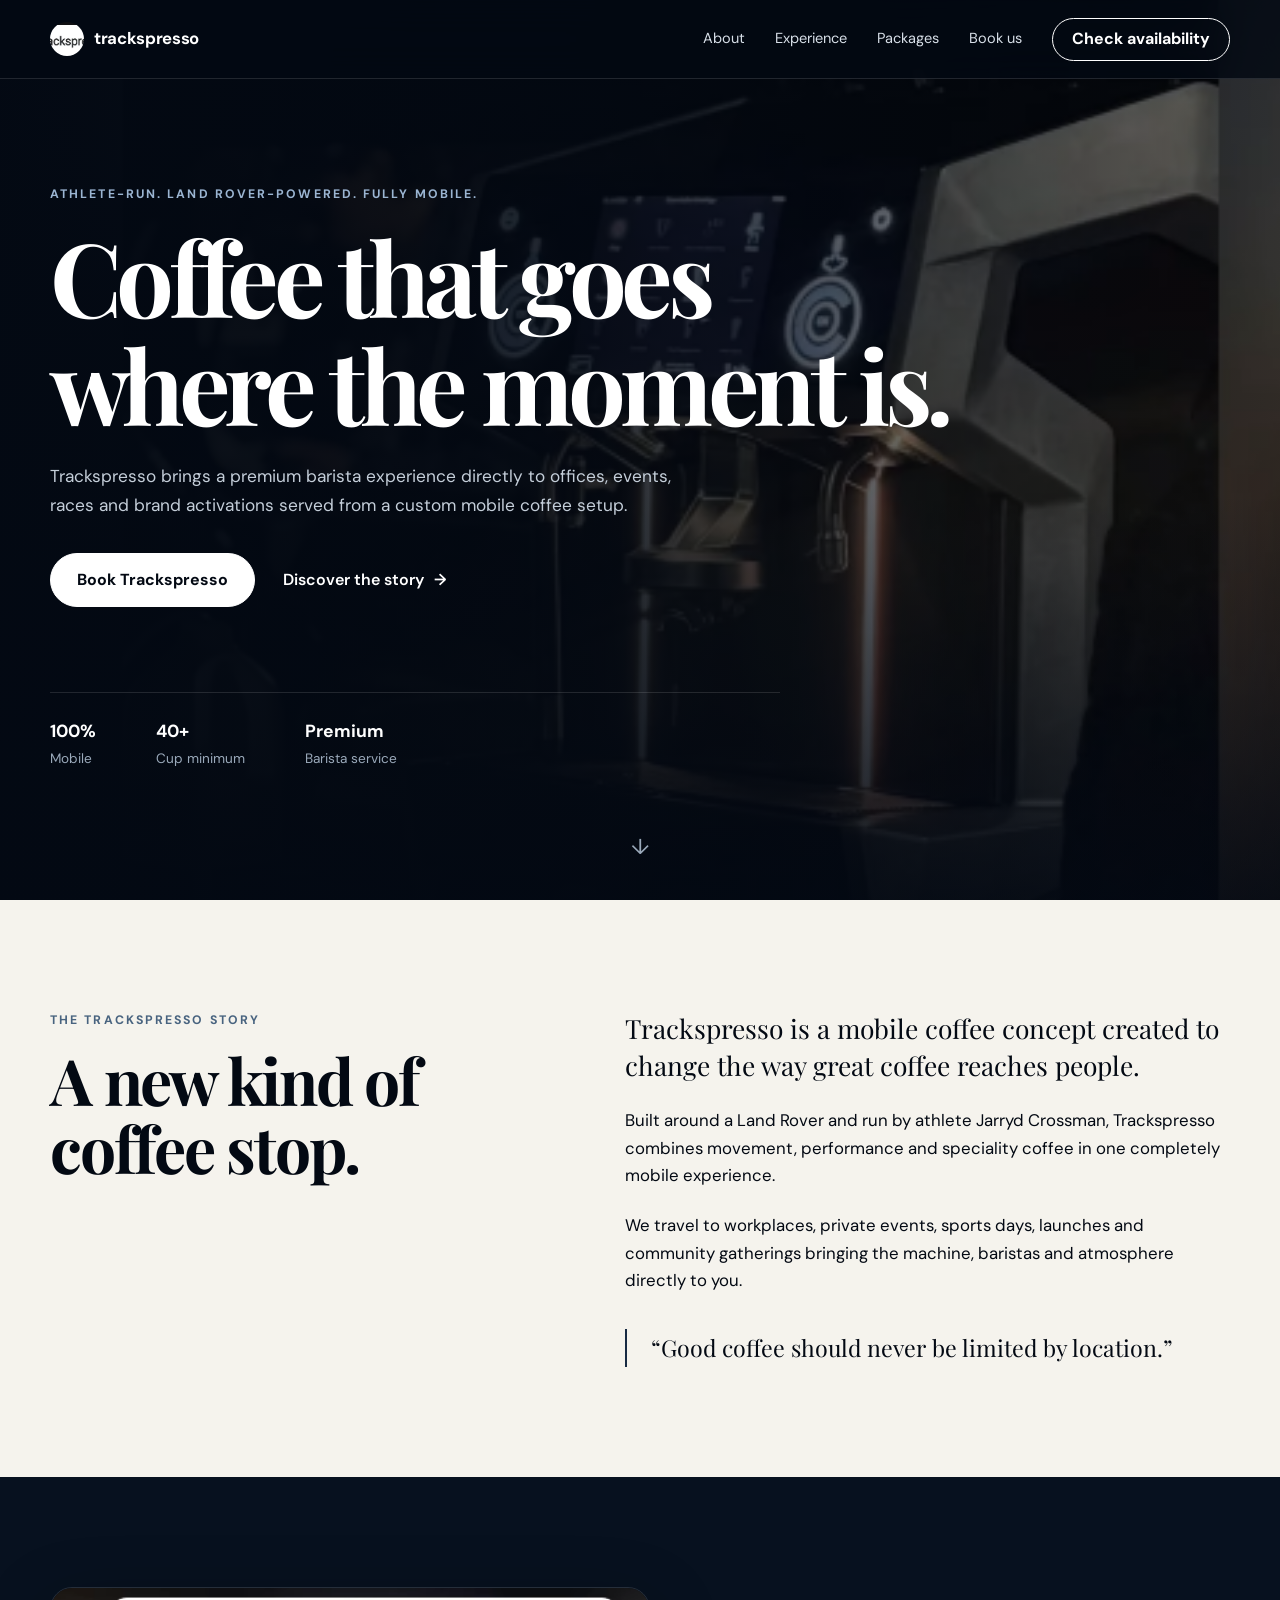
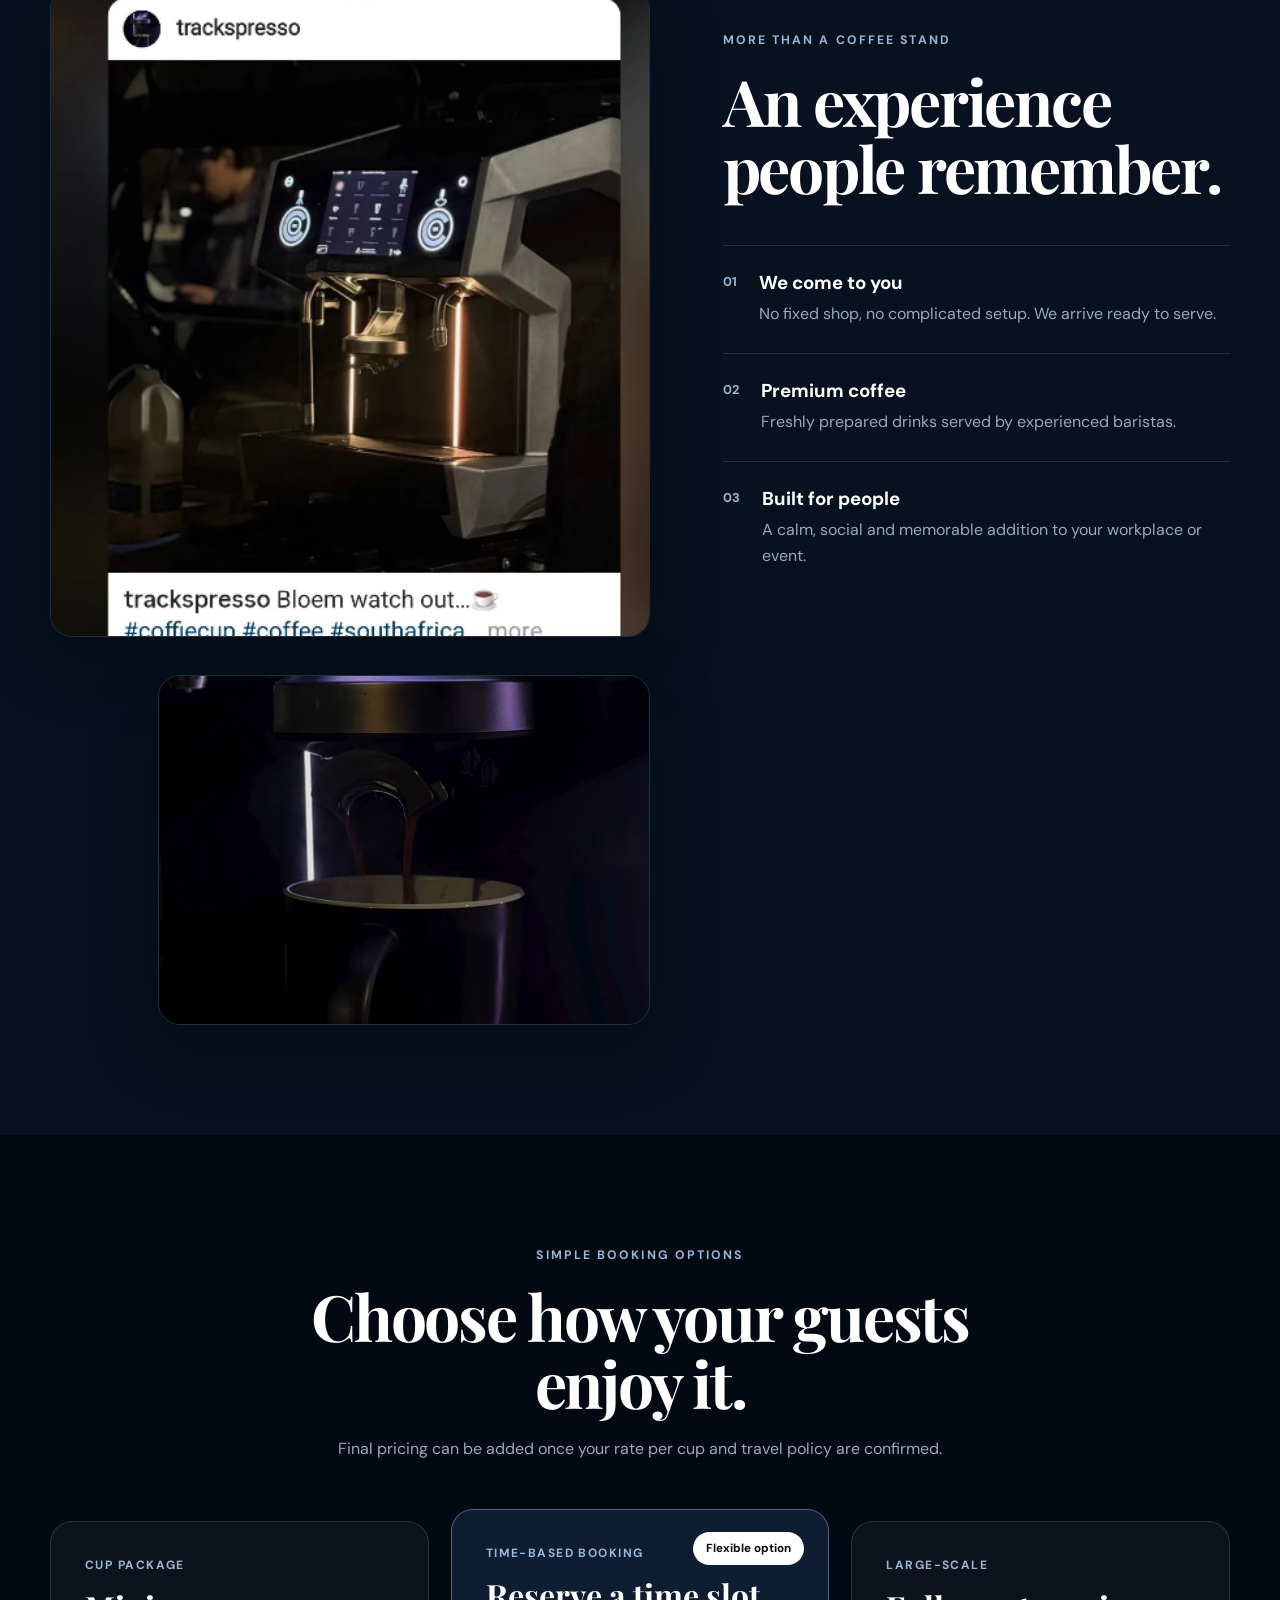
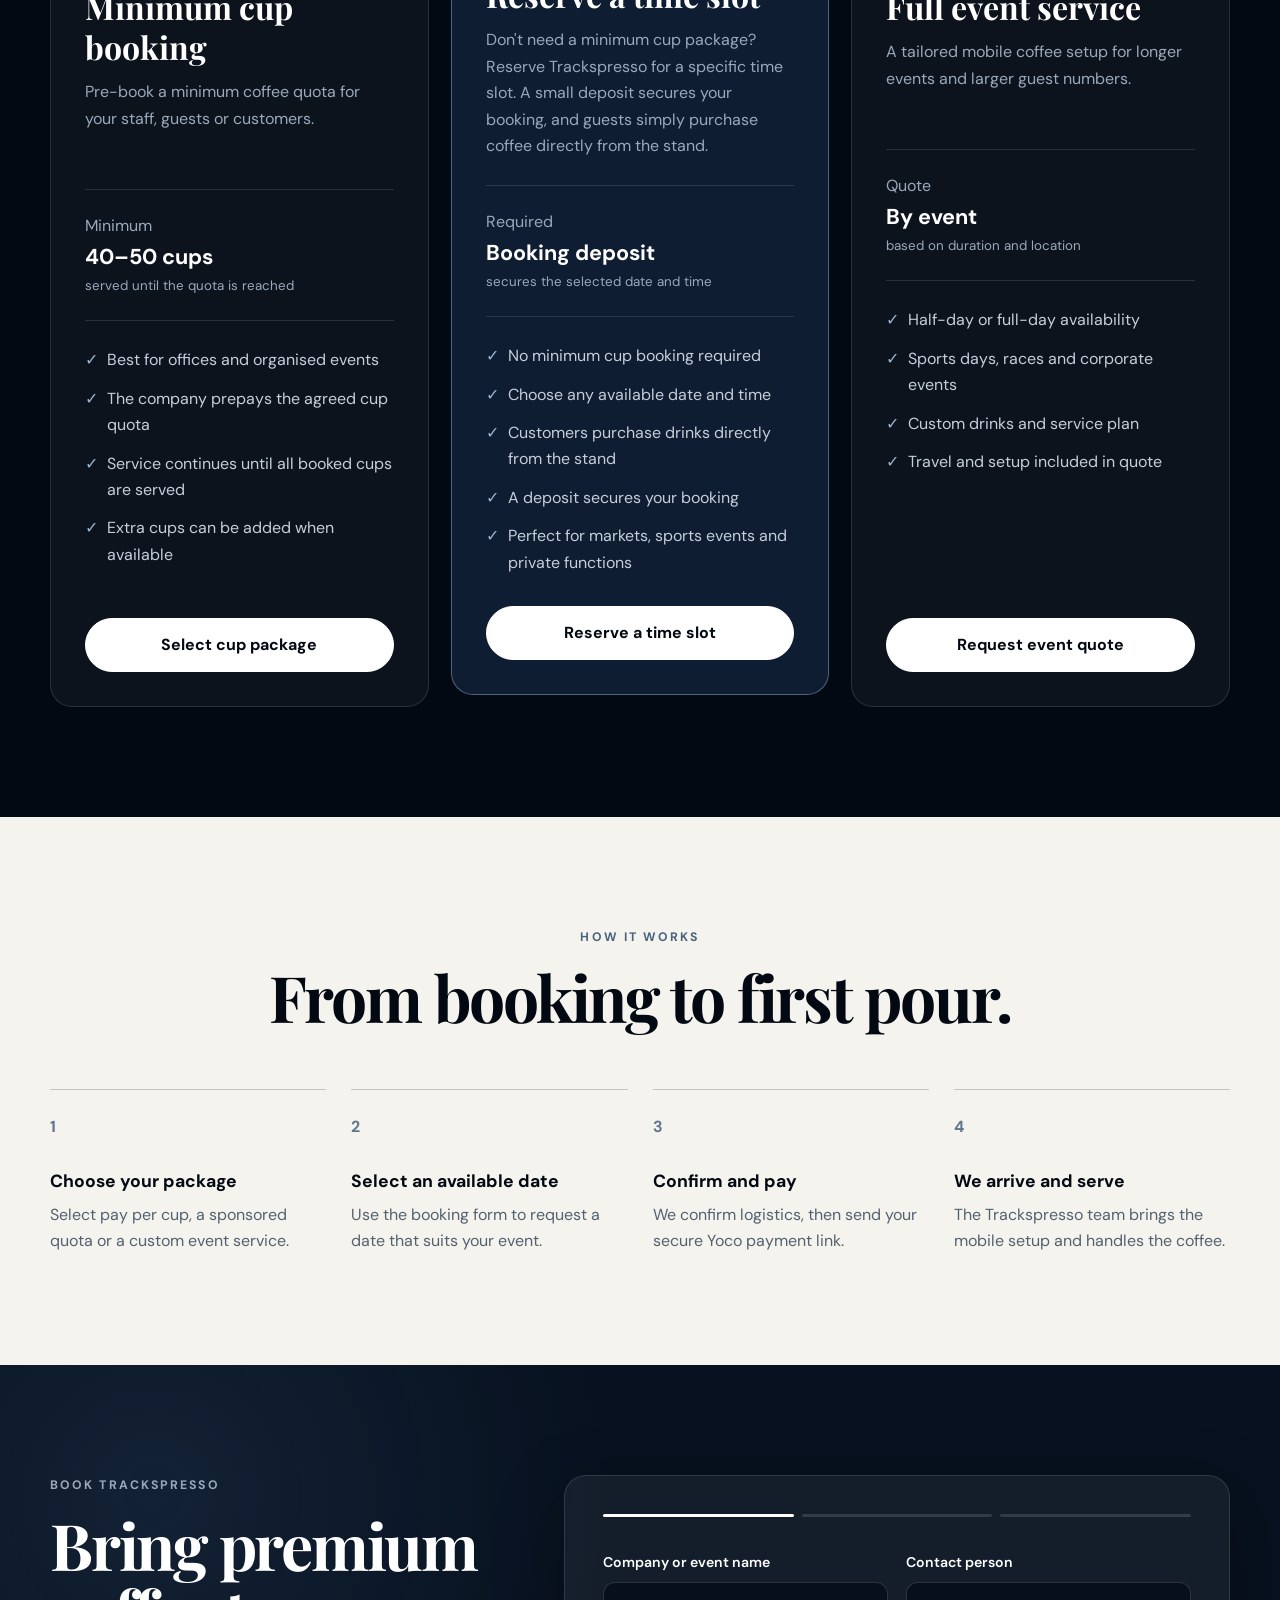
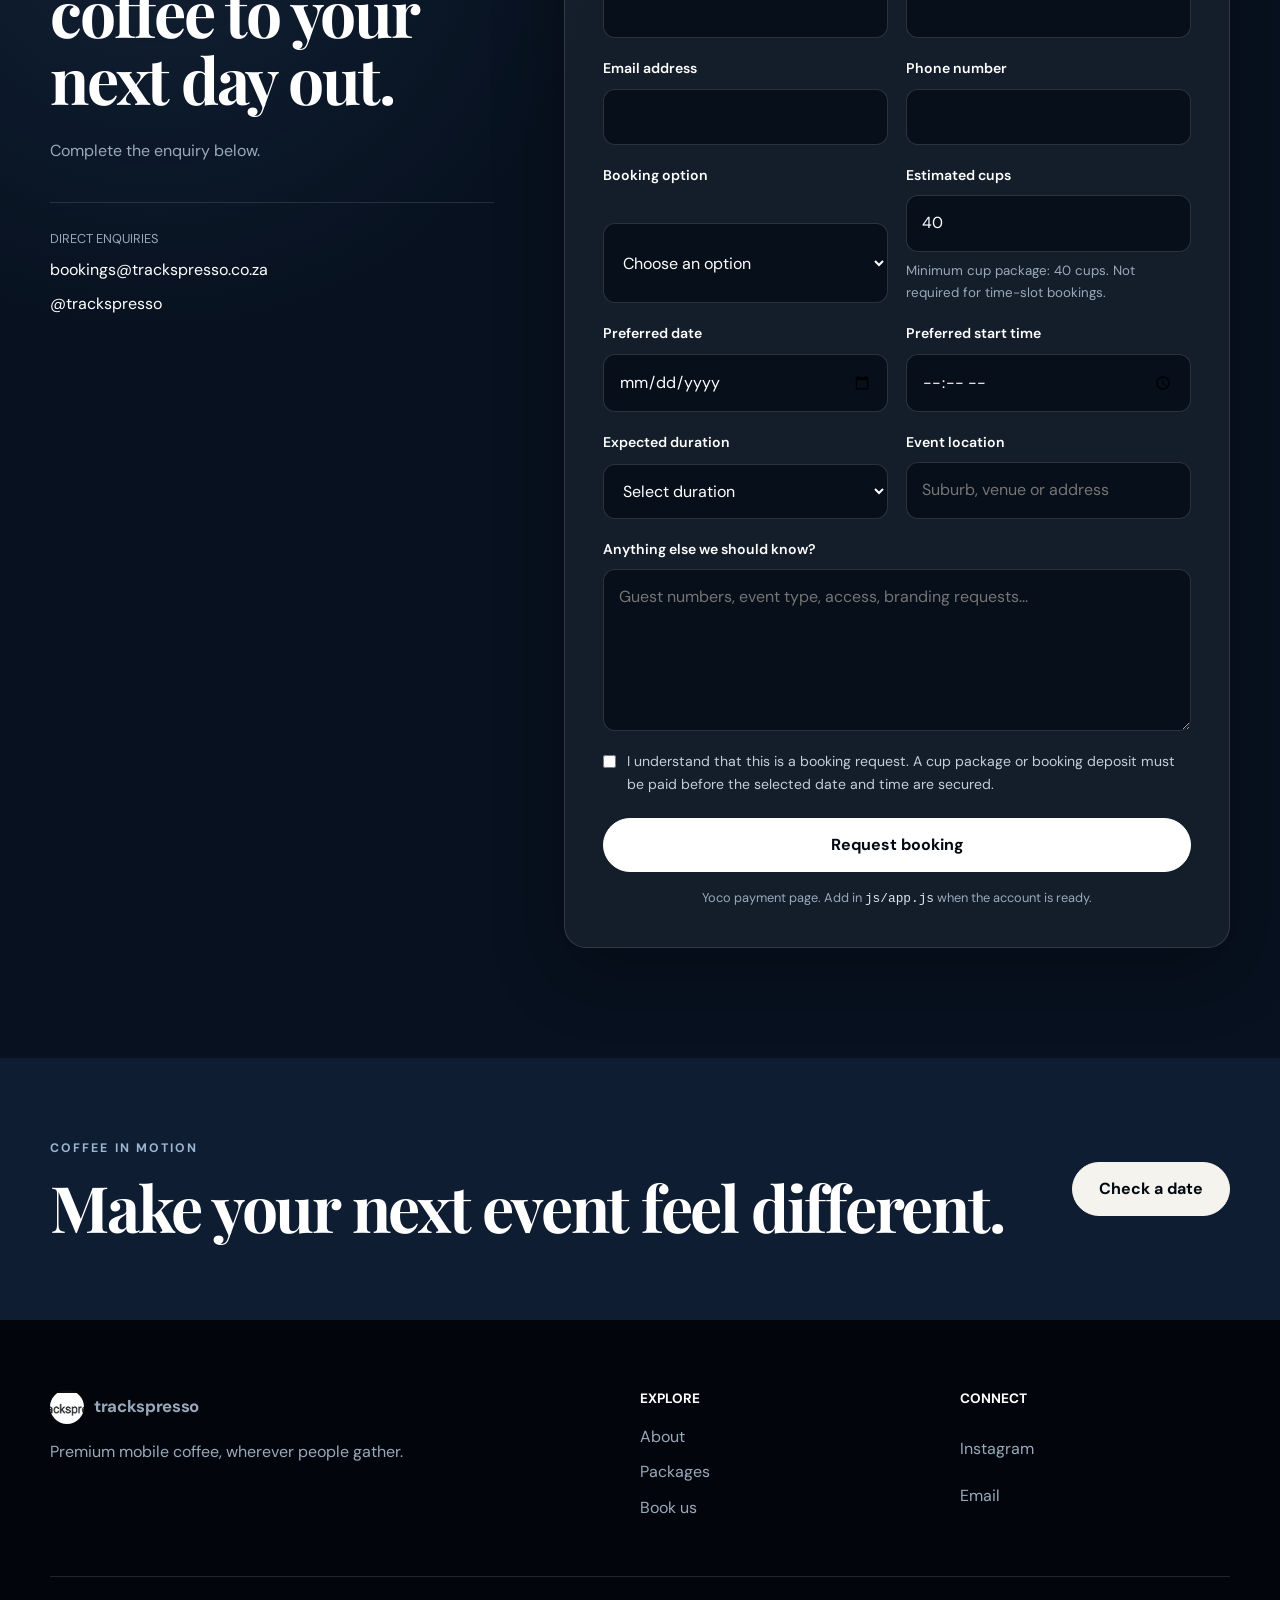
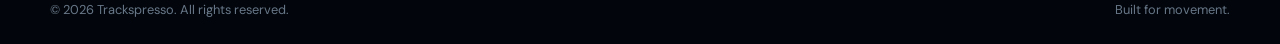
==== trackspresso-website/index.html @ 93d8001a "Initial commit" ====
<!DOCTYPE html>
<html lang="en">
<head>
  <meta charset="UTF-8" />
  <meta name="viewport" content="width=device-width, initial-scale=1.0" />
  <meta
    name="description"
    content="Trackspresso is a premium mobile coffee experience served from a Land Rover. Book our baristas for offices, events and brand activations."
  />
  <title>Trackspresso | Mobile Coffee Experience</title>

  <link rel="preconnect" href="https://fonts.googleapis.com" />
  <link rel="preconnect" href="https://fonts.gstatic.com" crossorigin />
  <link
    href="https://fonts.googleapis.com/css2?family=DM+Sans:wght@400;500;600;700&family=Playfair+Display:wght@600;700&display=swap"
    rel="stylesheet"
  />

  <link rel="stylesheet" href="css/styles.css" />
  <script src="js/app.js" defer></script>
</head>

<body>
  <header class="site-header" id="top">
    <nav class="navbar container" aria-label="Main navigation">
      <a class="brand" href="#top" aria-label="Trackspresso home">
        <img src="assets/images/trackspresso-profile.png" alt="" class="brand-mark" />
        <span>trackspresso</span>
      </a>

      <button
        class="menu-toggle"
        type="button"
        aria-label="Open navigation menu"
        aria-expanded="false"
        aria-controls="main-menu"
      >
        <span></span><span></span><span></span>
      </button>

      <div class="nav-links" id="main-menu">
        <a href="#about">About</a>
        <a href="#experience">Experience</a>
        <a href="#packages">Packages</a>
        <a href="#booking">Book us</a>
        <a class="button button-small button-outline" href="#booking">Check availability</a>
      </div>
    </nav>
  </header>

  <main>
    <section class="hero">
      <div class="hero-overlay"></div>

      <div class="container hero-content">
        <p class="eyebrow">Athlete-run. Land Rover-powered. Fully mobile.</p>
        <h1>Coffee that goes<br />where the moment is.</h1>

        <p class="hero-copy">
          Trackspresso brings a premium barista experience directly to offices,
          events, races and brand activations served from a custom mobile coffee setup.
        </p>

        <div class="hero-actions">
          <a class="button" href="#booking">Book Trackspresso</a>
          <a class="text-link" href="#about">Discover the story <span>→</span></a>
        </div>

        <div class="hero-stats" aria-label="Trackspresso highlights">
          <div>
            <strong>100%</strong>
            <span>Mobile</span>
          </div>
          <div>
            <strong>40+</strong>
            <span>Cup minimum</span>
          </div>
          <div>
            <strong>Premium</strong>
            <span>Barista service</span>
          </div>
        </div>
      </div>

      <a class="scroll-indicator" href="#about" aria-label="Scroll to about section">↓</a>
    </section>

    <section class="section about" id="about">
      <div class="container split-layout">
        <div class="section-heading">
          <p class="eyebrow">The Trackspresso story</p>
          <h2>A new kind of coffee stop.</h2>
        </div>

        <div class="about-copy">
          <p class="lead">
            Trackspresso is a mobile coffee concept created to change the way great
            coffee reaches people.
          </p>

          <p>
            Built around a Land Rover and run by athlete Jarryd Crossman, Trackspresso
            combines movement, performance and speciality coffee in one completely
            mobile experience.
          </p>

          <p>
            We travel to workplaces, private events, sports days, launches and
            community gatherings bringing the machine, baristas and atmosphere
            directly to you.
          </p>

          <blockquote>
            “Good coffee should never be limited by location.”
          </blockquote>
        </div>
      </div>
    </section>

    <section class="section media-section" id="experience">
      <div class="container media-grid">
        <figure class="media-card media-card-large">
          <img
            src="assets/images/land-rover-coffee.png"
            alt="Trackspresso mobile coffee machine installed in a Land Rover"
          />
        </figure>

        <div class="media-content">
          <p class="eyebrow">More than a coffee stand</p>
          <h2>An experience people remember.</h2>

          <div class="feature-list">
            <article>
              <span class="feature-number">01</span>
              <div>
                <h3>We come to you</h3>
                <p>No fixed shop, no complicated setup. We arrive ready to serve.</p>
              </div>
            </article>

            <article>
              <span class="feature-number">02</span>
              <div>
                <h3>Premium coffee</h3>
                <p>Freshly prepared drinks served by experienced baristas.</p>
              </div>
            </article>

            <article>
              <span class="feature-number">03</span>
              <div>
                <h3>Built for people</h3>
                <p>A calm, social and memorable addition to your workplace or event.</p>
              </div>
            </article>
          </div>
        </div>

        <figure class="media-card media-card-small">
          <img
            src="assets/images/coffee-pour.png"
            alt="Fresh coffee pouring into a cup from the Trackspresso machine"
          />
        </figure>
      </div>
    </section>

    <section class="section packages" id="packages">
      <div class="container">
        <div class="section-heading centered">
          <p class="eyebrow">Simple booking options</p>
          <h2>Choose how your guests enjoy it.</h2>
          <p>
            Final pricing can be added once your rate per cup and travel policy are confirmed.
          </p>
        </div>

        <div class="package-grid">
          <article class="package-card">
            <p class="package-label">Cup package</p>
            <h3>Minimum cup booking</h3>
            <p class="package-description">
              Pre-book a minimum coffee quota for your staff, guests or customers.
            </p>

            <div class="package-price">
              <span>Minimum</span>
              <strong>40–50 cups</strong>
              <small>served until the quota is reached</small>
            </div>

            <ul>
              <li>Best for offices and organised events</li>
              <li>The company prepays the agreed cup quota</li>
              <li>Service continues until all booked cups are served</li>
              <li>Extra cups can be added when available</li>
            </ul>

            <button class="button package-select" type="button" data-package="Minimum cup booking">
              Select cup package
            </button>
          </article>

          <article class="package-card featured">
            <div class="popular-badge">Flexible option</div>
            <p class="package-label">Time-based booking</p>
            <h3>Reserve a time slot</h3>
            <p class="package-description">
                Don't need a minimum cup package? Reserve Trackspresso for a specific time slot.
                A small deposit secures your booking, and guests simply purchase coffee directly
                from the stand.
            </p>

            <div class="package-price">
              <span>Required</span>
              <strong>Booking deposit</strong>
              <small>secures the selected date and time</small>
            </div>

            <ul>
              <li>No minimum cup booking required</li>
              <li>Choose any available date and time</li>
              <li>Customers purchase drinks directly from the stand</li>
              <li>A deposit secures your booking</li>
              <li>Perfect for markets, sports events and private functions</li>
            </ul>

            <button class="button package-select" type="button" data-package="Time-slot booking">
              Reserve a time slot
            </button>
          </article>

          <article class="package-card">
            <p class="package-label">Large-scale</p>
            <h3>Full event service</h3>
            <p class="package-description">
              A tailored mobile coffee setup for longer events and larger guest numbers.
            </p>

            <div class="package-price">
              <span>Quote</span>
              <strong>By event</strong>
              <small>based on duration and location</small>
            </div>

            <ul>
              <li>Half-day or full-day availability</li>
              <li>Sports days, races and corporate events</li>
              <li>Custom drinks and service plan</li>
              <li>Travel and setup included in quote</li>
            </ul>

            <button class="button package-select" type="button" data-package="Full event service">
              Request event quote
            </button>
          </article>
        </div>
      </div>
    </section>

    <section class="section process">
      <div class="container">
        <div class="section-heading centered">
          <p class="eyebrow">How it works</p>
          <h2>From booking to first pour.</h2>
        </div>

        <div class="process-grid">
          <article>
            <span>1</span>
            <h3>Choose your package</h3>
            <p>Select pay per cup, a sponsored quota or a custom event service.</p>
          </article>

          <article>
            <span>2</span>
            <h3>Select an available date</h3>
            <p>Use the booking form to request a date that suits your event.</p>
          </article>

          <article>
            <span>3</span>
            <h3>Confirm and pay</h3>
            <p>We confirm logistics, then send your secure Yoco payment link.</p>
          </article>

          <article>
            <span>4</span>
            <h3>We arrive and serve</h3>
            <p>The Trackspresso team brings the mobile setup and handles the coffee.</p>
          </article>
        </div>
      </div>
    </section>

    <section class="section booking" id="booking">
      <div class="container booking-layout">
        <div class="booking-intro">
          <p class="eyebrow">Book Trackspresso</p>
          <h2>Bring premium coffee to your next day out.</h2>
          <p>
            Complete the enquiry below.
          </p>

          <div class="contact-card">
            <span>Direct enquiries</span>
            <a href="mailto:bookings@trackspresso.co.za">bookings@trackspresso.co.za</a>
            <a href="https://www.instagram.com/trackspresso/" target="_blank" rel="noreferrer">
              @trackspresso
            </a>
          </div>
        </div>

        <form class="booking-form" id="bookingForm">
          <div class="form-progress" aria-hidden="true">
            <span class="active"></span><span></span><span></span>
          </div>

          <div class="form-row">
            <div class="form-group">
              <label for="companyName">Company or event name</label>
              <input id="companyName" name="companyName" type="text" required />
            </div>

            <div class="form-group">
              <label for="contactName">Contact person</label>
              <input id="contactName" name="contactName" type="text" required />
            </div>
          </div>

          <div class="form-row">
            <div class="form-group">
              <label for="email">Email address</label>
              <input id="email" name="email" type="email" required />
            </div>

            <div class="form-group">
              <label for="phone">Phone number</label>
              <input id="phone" name="phone" type="tel" required />
            </div>
          </div>

          <div class="form-row">
            <div class="form-group">
              <label for="bookingType">Booking option</label>
              <select id="bookingType" name="bookingType" required>
                <option value="">Choose an option</option>
                <option>Minimum cup booking</option>
                <option>Time-slot booking</option>
                <option>Full event service</option>
              </select>
            </div>

            <div class="form-group">
              <label for="estimatedCups">Estimated cups</label>
              <input
                id="estimatedCups"
                name="estimatedCups"
                type="number"
                min="0"
                value="40"
              />
              <small id="cupsHelp">Minimum cup package: 40 cups. Not required for time-slot bookings.</small>
            </div>
          </div>

          <div class="form-row">
            <div class="form-group">
              <label for="bookingDate">Preferred date</label>
              <input id="bookingDate" name="bookingDate" type="date" required />
            </div>

            <div class="form-group">
              <label for="startTime">Preferred start time</label>
              <input id="startTime" name="startTime" type="time" required />
            </div>
          </div>

          <div class="form-row">
            <div class="form-group">
              <label for="duration">Expected duration</label>
              <select id="duration" name="duration" required>
                <option value="">Select duration</option>
                <option>2 hours</option>
                <option>3 hours</option>
                <option>Half day</option>
                <option>Full day</option>
              </select>
            </div>

            <div class="form-group">
              <label for="location">Event location</label>
              <input
                id="location"
                name="location"
                type="text"
                placeholder="Suburb, venue or address"
                required
              />
            </div>
          </div>

          <div class="form-group">
            <label for="message">Anything else we should know?</label>
            <textarea
              id="message"
              name="message"
              rows="5"
              placeholder="Guest numbers, event type, access, branding requests..."
            ></textarea>
          </div>

          <label class="checkbox-row">
            <input type="checkbox" id="terms" required />
            <span>
              I understand that this is a booking request. A cup package or booking
              deposit must be paid before the selected date and time are secured.
            </span>
          </label>

          <button class="button button-full" type="submit">Request booking</button>

          <p class="form-note">
            Yoco payment page. Add in
            <code>js/app.js</code> when the account is ready.
          </p>

          <div class="form-message" id="formMessage" role="status" aria-live="polite"></div>
        </form>
      </div>
    </section>

    <section class="section final-cta">
      <div class="container final-cta-inner">
        <div>
          <p class="eyebrow">Coffee in motion</p>
          <h2>Make your next event feel different.</h2>
        </div>
        <a class="button button-light" href="#booking">Check a date</a>
      </div>
    </section>
  </main>

  <footer class="site-footer">
    <div class="container footer-grid">
      <div>
        <a class="brand footer-brand" href="#top">
          <img src="assets/images/trackspresso-profile.png" alt="" class="brand-mark" />
          <span>trackspresso</span>
        </a>
        <p>Premium mobile coffee, wherever people gather.</p>
      </div>

      <div>
        <h3>Explore</h3>
        <a href="#about">About</a>
        <a href="#packages">Packages</a>
        <a href="#booking">Book us</a>
      </div>

      <div>
        <h3>Connect</h3>
        <a href="https://www.instagram.com/trackspresso/" target="_blank" rel="noreferrer">
          Instagram
        </a>
        <a href="mailto:bookings@trackspresso.co.za">Email</a>
      </div>
    </div>

    <div class="container footer-bottom">
      <p>© <span id="currentYear"></span> Trackspresso. All rights reserved.</p>
      <p>Built for movement.</p>
    </div>
  </footer>
</body>
</html>
---- trackspresso-website/css/styles.css ----
:root {
  --navy-950: #030913;
  --navy-900: #07111f;
  --navy-850: #0a1626;
  --navy-800: #0e1d31;
  --navy-700: #172a43;
  --blue-300: #9bb5d2;
  --cream: #f5f3ed;
  --white: #ffffff;
  --muted: #9aa9ba;
  --line: rgba(255, 255, 255, 0.12);
  --card: rgba(255, 255, 255, 0.045);
  --shadow: 0 22px 70px rgba(0, 0, 0, 0.32);
  --radius: 22px;
  --container: 1180px;
}

* {
  box-sizing: border-box;
  margin: 0;
  padding: 0;
}

html {
  scroll-behavior: smooth;
}

body {
  background: var(--navy-950);
  color: var(--white);
  font-family: "DM Sans", sans-serif;
  line-height: 1.65;
}

body.menu-open {
  overflow: hidden;
}

img {
  display: block;
  max-width: 100%;
}

a {
  color: inherit;
  text-decoration: none;
}

button,
input,
select,
textarea {
  font: inherit;
}

button {
  cursor: pointer;
}

.container {
  width: min(calc(100% - 40px), var(--container));
  margin-inline: auto;
}

.section {
  padding: 110px 0;
}

.eyebrow {
  color: var(--blue-300);
  font-size: 0.77rem;
  font-weight: 700;
  letter-spacing: 0.17em;
  text-transform: uppercase;
}

h1,
h2 {
  font-family: "Playfair Display", serif;
  line-height: 1.05;
}

h2 {
  font-size: clamp(2.5rem, 5vw, 4.8rem);
  letter-spacing: -0.035em;
}

h3 {
  line-height: 1.25;
}

.button {
  align-items: center;
  background: var(--white);
  border: 1px solid var(--white);
  border-radius: 999px;
  color: var(--navy-950);
  display: inline-flex;
  font-weight: 700;
  justify-content: center;
  min-height: 54px;
  padding: 0 26px;
  transition: transform 180ms ease, background 180ms ease, color 180ms ease;
}

.button:hover {
  transform: translateY(-2px);
}

.button-small {
  min-height: 43px;
  padding: 0 19px;
}

.button-outline {
  background: transparent;
  color: var(--white);
}

.button-outline:hover {
  background: var(--white);
  color: var(--navy-950);
}

.button-light {
  background: var(--cream);
  border-color: var(--cream);
}

.button-full {
  width: 100%;
}

/* Header */
.site-header {
  background: rgba(3, 9, 19, 0.82);
  border-bottom: 1px solid var(--line);
  backdrop-filter: blur(18px);
  left: 0;
  position: fixed;
  right: 0;
  top: 0;
  z-index: 100;
}

.navbar {
  align-items: center;
  display: flex;
  height: 78px;
  justify-content: space-between;
}

.brand {
  align-items: center;
  display: inline-flex;
  font-size: 1.05rem;
  font-weight: 700;
  gap: 10px;
  letter-spacing: -0.02em;
}

.brand-mark {
  border-radius: 50%;
  height: 34px;
  object-fit: cover;
  width: 34px;
}

.nav-links {
  align-items: center;
  display: flex;
  gap: 30px;
}

.nav-links > a:not(.button) {
  color: #d8e0e9;
  font-size: 0.91rem;
}

.nav-links > a:not(.button):hover {
  color: var(--white);
}

.menu-toggle {
  background: transparent;
  border: 0;
  display: none;
  padding: 8px;
}

.menu-toggle span {
  background: var(--white);
  display: block;
  height: 2px;
  margin: 5px 0;
  width: 24px;
}

/* Hero */
.hero {
  align-items: center;
  background-image: url("../assets/images/land-rover-coffee.png");
  background-position: center 45%;
  background-size: cover;
  display: flex;
  min-height: 100vh;
  overflow: hidden;
  padding: 125px 0 70px;
  position: relative;
}

.hero-overlay {
  background:
    linear-gradient(90deg, rgba(3, 9, 19, 0.98) 0%, rgba(3, 9, 19, 0.86) 46%, rgba(3, 9, 19, 0.3) 100%),
    linear-gradient(0deg, rgba(3, 9, 19, 0.82) 0%, transparent 45%);
  inset: 0;
  position: absolute;
}

.hero-content {
  position: relative;
  z-index: 1;
}

.hero h1 {
  font-size: clamp(4rem, 8vw, 7.5rem);
  letter-spacing: -0.055em;
  margin: 18px 0 25px;
  max-width: 900px;
}

.hero-copy {
  color: #c4ced9;
  font-size: 1.08rem;
  max-width: 630px;
}

.hero-actions {
  align-items: center;
  display: flex;
  gap: 28px;
  margin-top: 34px;
}

.text-link {
  font-weight: 600;
}

.text-link span {
  margin-left: 6px;
  transition: margin-left 180ms ease;
}

.text-link:hover span {
  margin-left: 12px;
}

.hero-stats {
  border-top: 1px solid var(--line);
  display: flex;
  gap: 60px;
  margin-top: 85px;
  max-width: 730px;
  padding-top: 24px;
}

.hero-stats div {
  display: grid;
  gap: 2px;
}

.hero-stats strong {
  font-size: 1.1rem;
}

.hero-stats span {
  color: var(--muted);
  font-size: 0.85rem;
}

.scroll-indicator {
  bottom: 34px;
  color: var(--muted);
  font-size: 1.35rem;
  left: 50%;
  position: absolute;
  transform: translateX(-50%);
  z-index: 2;
}

/* About */
.about {
  background: var(--cream);
  color: var(--navy-950);
}

.split-layout {
  display: grid;
  gap: 80px;
  grid-template-columns: 0.9fr 1.1fr;
}

.about .eyebrow {
  color: #48637f;
}

.section-heading h2 {
  margin-top: 16px;
}

.about-copy {
  font-size: 1.05rem;
}

.about-copy p + p {
  margin-top: 22px;
}

.about-copy .lead {
  font-family: "Playfair Display", serif;
  font-size: 1.65rem;
  line-height: 1.42;
}

blockquote {
  border-left: 2px solid var(--navy-700);
  font-family: "Playfair Display", serif;
  font-size: 1.45rem;
  margin-top: 34px;
  padding-left: 24px;
}

/* Media */
.media-section {
  background: var(--navy-900);
}

.media-grid {
  align-items: center;
  display: grid;
  gap: 38px;
  grid-template-columns: 1.05fr 0.95fr;
}

.media-card {
  border: 1px solid var(--line);
  border-radius: var(--radius);
  box-shadow: var(--shadow);
  overflow: hidden;
}

.media-card img {
  height: 100%;
  object-fit: cover;
  width: 100%;
}

.media-card-large {
  height: 650px;
}

.media-card-small {
  height: 350px;
  margin-left: 18%;
  width: 82%;
}

.media-content {
  padding: 20px 0 20px 35px;
}

.media-content h2 {
  font-size: clamp(2.8rem, 5vw, 4.6rem);
  margin: 16px 0 44px;
}

.feature-list {
  display: grid;
  gap: 0;
}

.feature-list article {
  border-top: 1px solid var(--line);
  display: grid;
  gap: 22px;
  grid-template-columns: auto 1fr;
  padding: 25px 0;
}

.feature-number {
  color: var(--blue-300);
  font-size: 0.8rem;
  font-weight: 700;
}

.feature-list h3 {
  margin-bottom: 7px;
}

.feature-list p {
  color: var(--muted);
}

/* Packages */
.packages {
  background: var(--navy-950);
}

.section-heading.centered {
  margin: 0 auto 58px;
  max-width: 760px;
  text-align: center;
}

.section-heading.centered h2 {
  margin-bottom: 20px;
}

.section-heading.centered > p:last-child {
  color: var(--muted);
}

.package-grid {
  display: grid;
  gap: 22px;
  grid-template-columns: repeat(3, 1fr);
}

.package-card {
  background: var(--card);
  border: 1px solid var(--line);
  border-radius: var(--radius);
  display: flex;
  flex-direction: column;
  min-height: 620px;
  padding: 34px;
  position: relative;
}

.package-card.featured {
  background: var(--navy-800);
  border-color: rgba(155, 181, 210, 0.45);
  transform: translateY(-12px);
}

.popular-badge {
  background: var(--white);
  border-radius: 999px;
  color: var(--navy-950);
  font-size: 0.73rem;
  font-weight: 700;
  padding: 7px 13px;
  position: absolute;
  right: 24px;
  top: 22px;
}

.package-label {
  color: var(--blue-300);
  font-size: 0.75rem;
  font-weight: 700;
  letter-spacing: 0.12em;
  text-transform: uppercase;
}

.package-card h3 {
  font-family: "Playfair Display", serif;
  font-size: 2rem;
  margin: 12px 0;
}

.package-description {
  color: var(--muted);
  min-height: 84px;
}

.package-price {
  border-bottom: 1px solid var(--line);
  border-top: 1px solid var(--line);
  display: grid;
  margin: 26px 0;
  padding: 23px 0;
}

.package-price span,
.package-price small {
  color: var(--muted);
}

.package-price strong {
  font-size: 1.35rem;
}

.package-card ul {
  display: grid;
  gap: 12px;
  list-style: none;
  margin-bottom: 30px;
}

.package-card li {
  color: #c5cfda;
  padding-left: 22px;
  position: relative;
}

.package-card li::before {
  color: var(--blue-300);
  content: "✓";
  left: 0;
  position: absolute;
}

.package-card .button {
  margin-top: auto;
}

/* Process */
.process {
  background: var(--cream);
  color: var(--navy-950);
}

.process .eyebrow {
  color: #48637f;
}

.process-grid {
  display: grid;
  gap: 25px;
  grid-template-columns: repeat(4, 1fr);
}

.process-grid article {
  border-top: 1px solid rgba(3, 9, 19, 0.2);
  padding-top: 24px;
}

.process-grid span {
  color: #5e7691;
  font-weight: 700;
}

.process-grid h3 {
  font-size: 1.1rem;
  margin: 30px 0 10px;
}

.process-grid p {
  color: #536170;
}

/* Booking */
.booking {
  background:
    radial-gradient(circle at 12% 10%, rgba(58, 91, 128, 0.22), transparent 28%),
    var(--navy-900);
}

.booking-layout {
  align-items: start;
  display: grid;
  gap: 70px;
  grid-template-columns: 0.8fr 1.2fr;
}

.booking-intro {
  position: sticky;
  top: 120px;
}

.booking-intro h2 {
  font-size: clamp(3rem, 5vw, 4.8rem);
  margin: 16px 0 25px;
}

.booking-intro > p {
  color: var(--muted);
}

.contact-card {
  border-top: 1px solid var(--line);
  display: grid;
  gap: 8px;
  margin-top: 38px;
  padding-top: 25px;
}

.contact-card span {
  color: var(--muted);
  font-size: 0.8rem;
  text-transform: uppercase;
}

.booking-form {
  background: rgba(255, 255, 255, 0.055);
  border: 1px solid var(--line);
  border-radius: var(--radius);
  box-shadow: var(--shadow);
  padding: 38px;
}

.form-progress {
  display: grid;
  gap: 8px;
  grid-template-columns: repeat(3, 1fr);
  margin-bottom: 34px;
}

.form-progress span {
  background: rgba(255, 255, 255, 0.13);
  border-radius: 99px;
  height: 3px;
}

.form-progress span.active {
  background: var(--white);
}

.form-row {
  display: grid;
  gap: 18px;
  grid-template-columns: repeat(2, 1fr);
}

.form-group {
  display: grid;
  gap: 8px;
  margin-bottom: 19px;
}

.form-group label {
  font-size: 0.88rem;
  font-weight: 600;
}

.form-group small {
  color: var(--muted);
}

input,
select,
textarea {
  background: rgba(3, 9, 19, 0.66);
  border: 1px solid rgba(255, 255, 255, 0.15);
  border-radius: 12px;
  color: var(--white);
  outline: none;
  padding: 14px 15px;
  width: 100%;
}

input,
select {
  min-height: 52px;
}

textarea {
  resize: vertical;
}

input:focus,
select:focus,
textarea:focus {
  border-color: var(--blue-300);
  box-shadow: 0 0 0 3px rgba(155, 181, 210, 0.13);
}

select option {
  color: #111;
}

.checkbox-row {
  align-items: flex-start;
  color: #c4ced9;
  display: flex;
  font-size: 0.88rem;
  gap: 11px;
  margin: 5px 0 22px;
}

.checkbox-row input {
  min-height: auto;
  margin-top: 5px;
  width: auto;
}

.form-note {
  color: var(--muted);
  font-size: 0.8rem;
  margin-top: 15px;
  text-align: center;
}

.form-note code {
  color: #dce7f2;
}

.form-message {
  border-radius: 12px;
  display: none;
  margin-top: 18px;
  padding: 13px 15px;
}

.form-message.success {
  background: rgba(90, 180, 130, 0.15);
  border: 1px solid rgba(90, 180, 130, 0.35);
  display: block;
}

.form-message.error {
  background: rgba(220, 85, 85, 0.15);
  border: 1px solid rgba(220, 85, 85, 0.35);
  display: block;
}

/* CTA + Footer */
.final-cta {
  background: var(--navy-800);
  padding: 80px 0;
}

.final-cta-inner {
  align-items: center;
  display: flex;
  justify-content: space-between;
}

.final-cta h2 {
  font-size: clamp(2.8rem, 5vw, 4.8rem);
  margin-top: 14px;
}

.site-footer {
  background: #02060c;
  padding: 70px 0 25px;
}

.footer-grid {
  display: grid;
  gap: 50px;
  grid-template-columns: 2fr 1fr 1fr;
}

.footer-brand {
  margin-bottom: 15px;
}

.footer-grid p,
.footer-grid a {
  color: var(--muted);
}

.footer-grid > div:not(:first-child) {
  display: grid;
  gap: 9px;
}

.footer-grid h3 {
  font-size: 0.85rem;
  margin-bottom: 8px;
  text-transform: uppercase;
}

.footer-grid a:hover {
  color: var(--white);
}

.footer-bottom {
  border-top: 1px solid var(--line);
  color: #687788;
  display: flex;
  font-size: 0.8rem;
  justify-content: space-between;
  margin-top: 55px;
  padding-top: 22px;
}

@media (max-width: 960px) {
  .menu-toggle {
    display: block;
    z-index: 102;
  }

  .nav-links {
    align-items: flex-start;
    background: var(--navy-950);
    display: none;
    flex-direction: column;
    inset: 0;
    justify-content: center;
    padding: 40px;
    position: fixed;
    z-index: 101;
  }

  .nav-links.open {
    display: flex;
  }

  .nav-links > a {
    font-size: 1.35rem !important;
  }

  .split-layout,
  .media-grid,
  .booking-layout {
    grid-template-columns: 1fr;
  }

  .media-content {
    padding-left: 0;
  }

  .media-card-small {
    margin-left: 0;
    width: 100%;
  }

  .package-grid {
    grid-template-columns: 1fr;
  }

  .package-card.featured {
    transform: none;
  }

  .process-grid {
    grid-template-columns: repeat(2, 1fr);
  }

  .booking-intro {
    position: static;
  }
}

@media (max-width: 650px) {
  .container {
    width: min(calc(100% - 26px), var(--container));
  }

  .section {
    padding: 78px 0;
  }

  .hero {
    min-height: 880px;
  }

  .hero-overlay {
    background:
      linear-gradient(0deg, rgba(3, 9, 19, 0.98) 0%, rgba(3, 9, 19, 0.77) 78%, rgba(3, 9, 19, 0.48) 100%);
  }

  .hero h1 {
    font-size: clamp(3.3rem, 18vw, 5rem);
  }

  .hero-actions {
    align-items: flex-start;
    flex-direction: column;
  }

  .hero-stats {
    gap: 24px;
    justify-content: space-between;
  }

  .split-layout {
    gap: 45px;
  }

  .media-card-large {
    height: 520px;
  }

  .media-card-small {
    height: 430px;
  }

  .process-grid {
    grid-template-columns: 1fr;
  }

  .form-row {
    grid-template-columns: 1fr;
  }

  .booking-form {
    padding: 24px 18px;
  }

  .final-cta-inner {
    align-items: flex-start;
    flex-direction: column;
    gap: 30px;
  }

  .footer-grid {
    grid-template-columns: 1fr;
  }

  .footer-bottom {
    flex-direction: column;
    gap: 5px;
  }
}
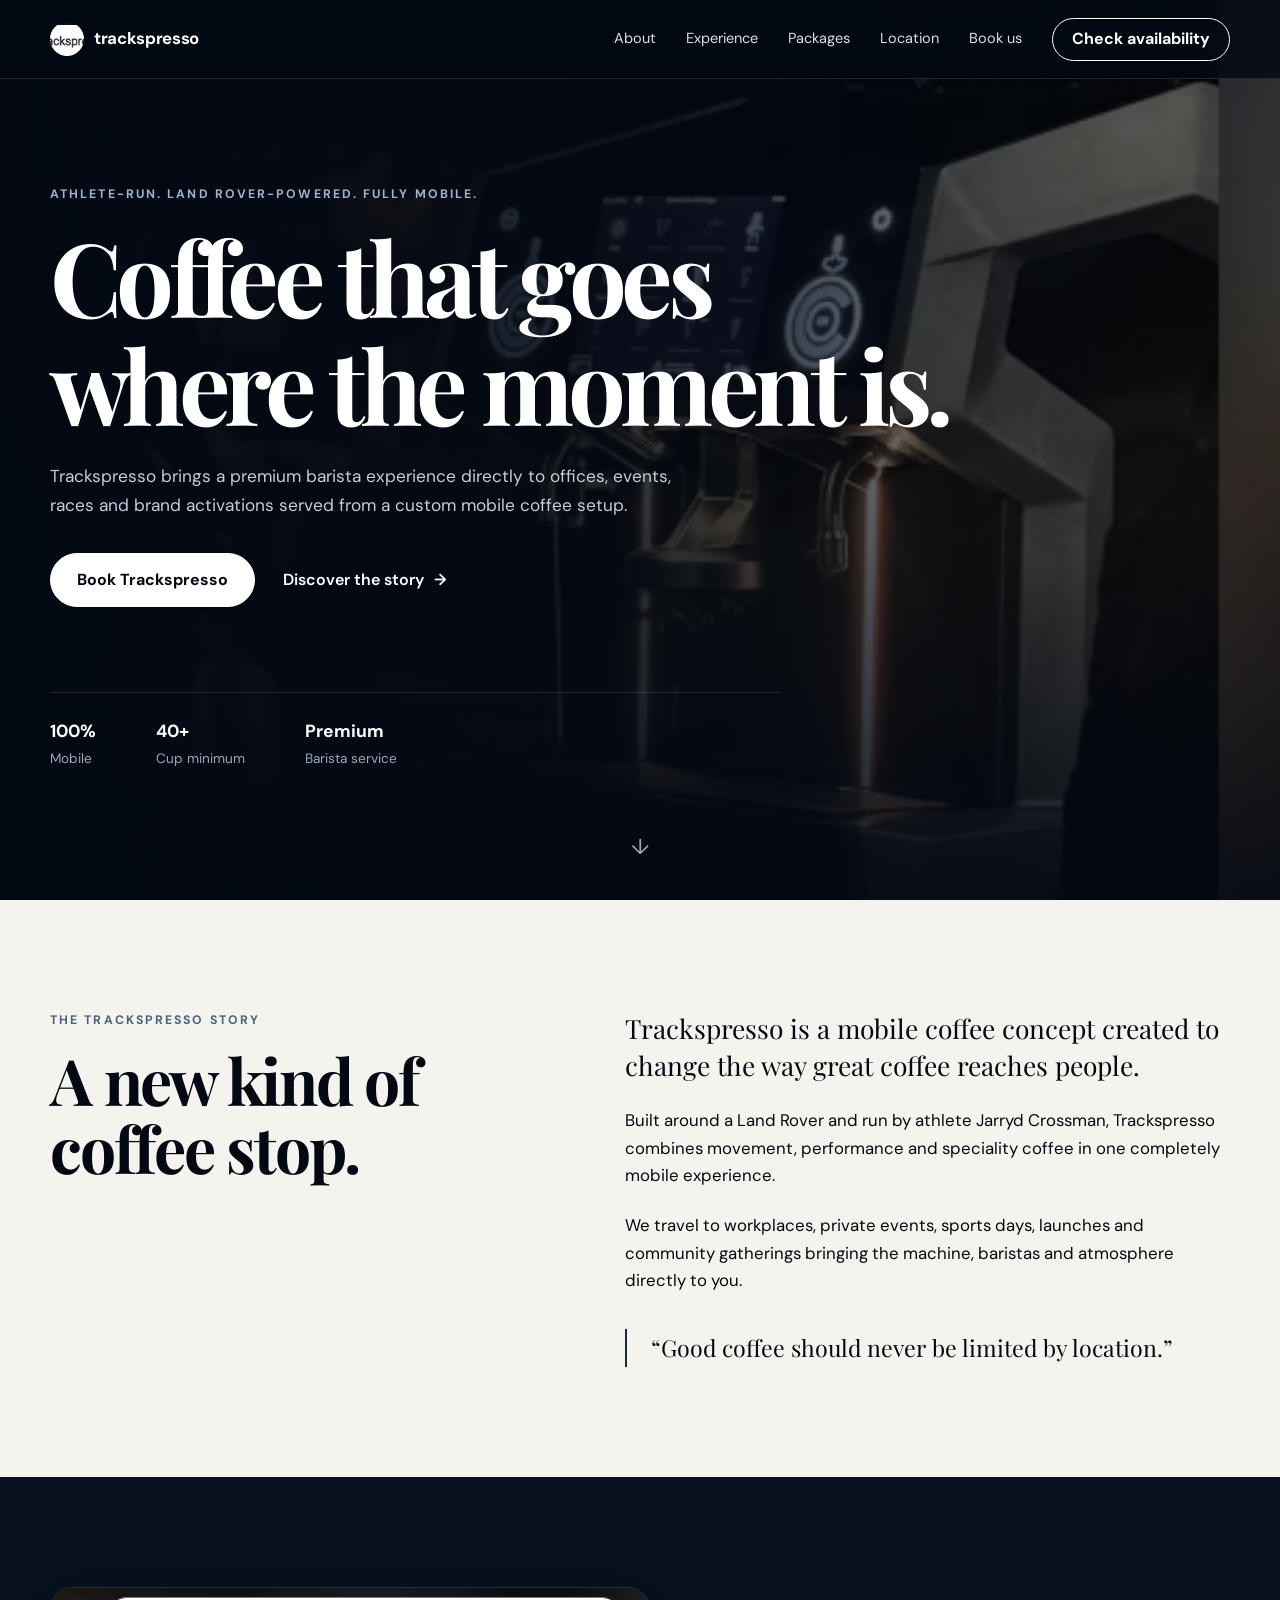
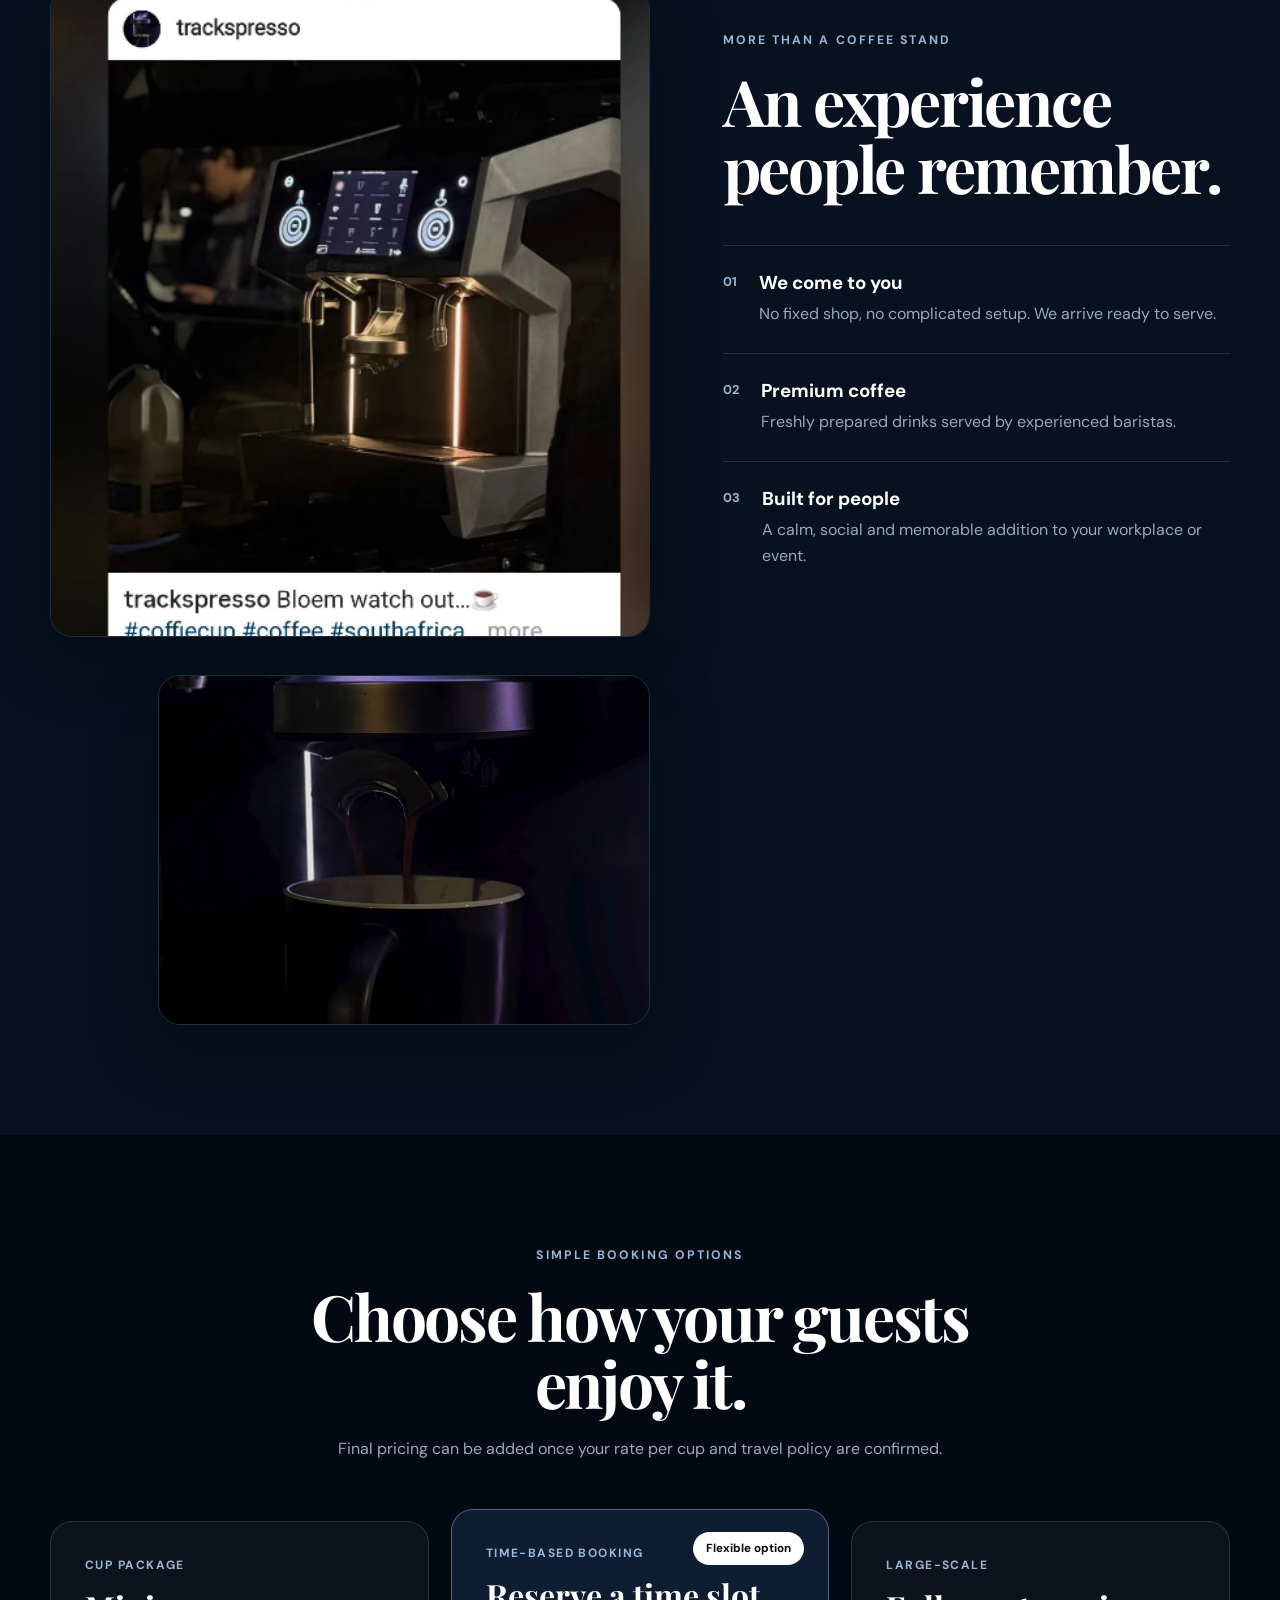
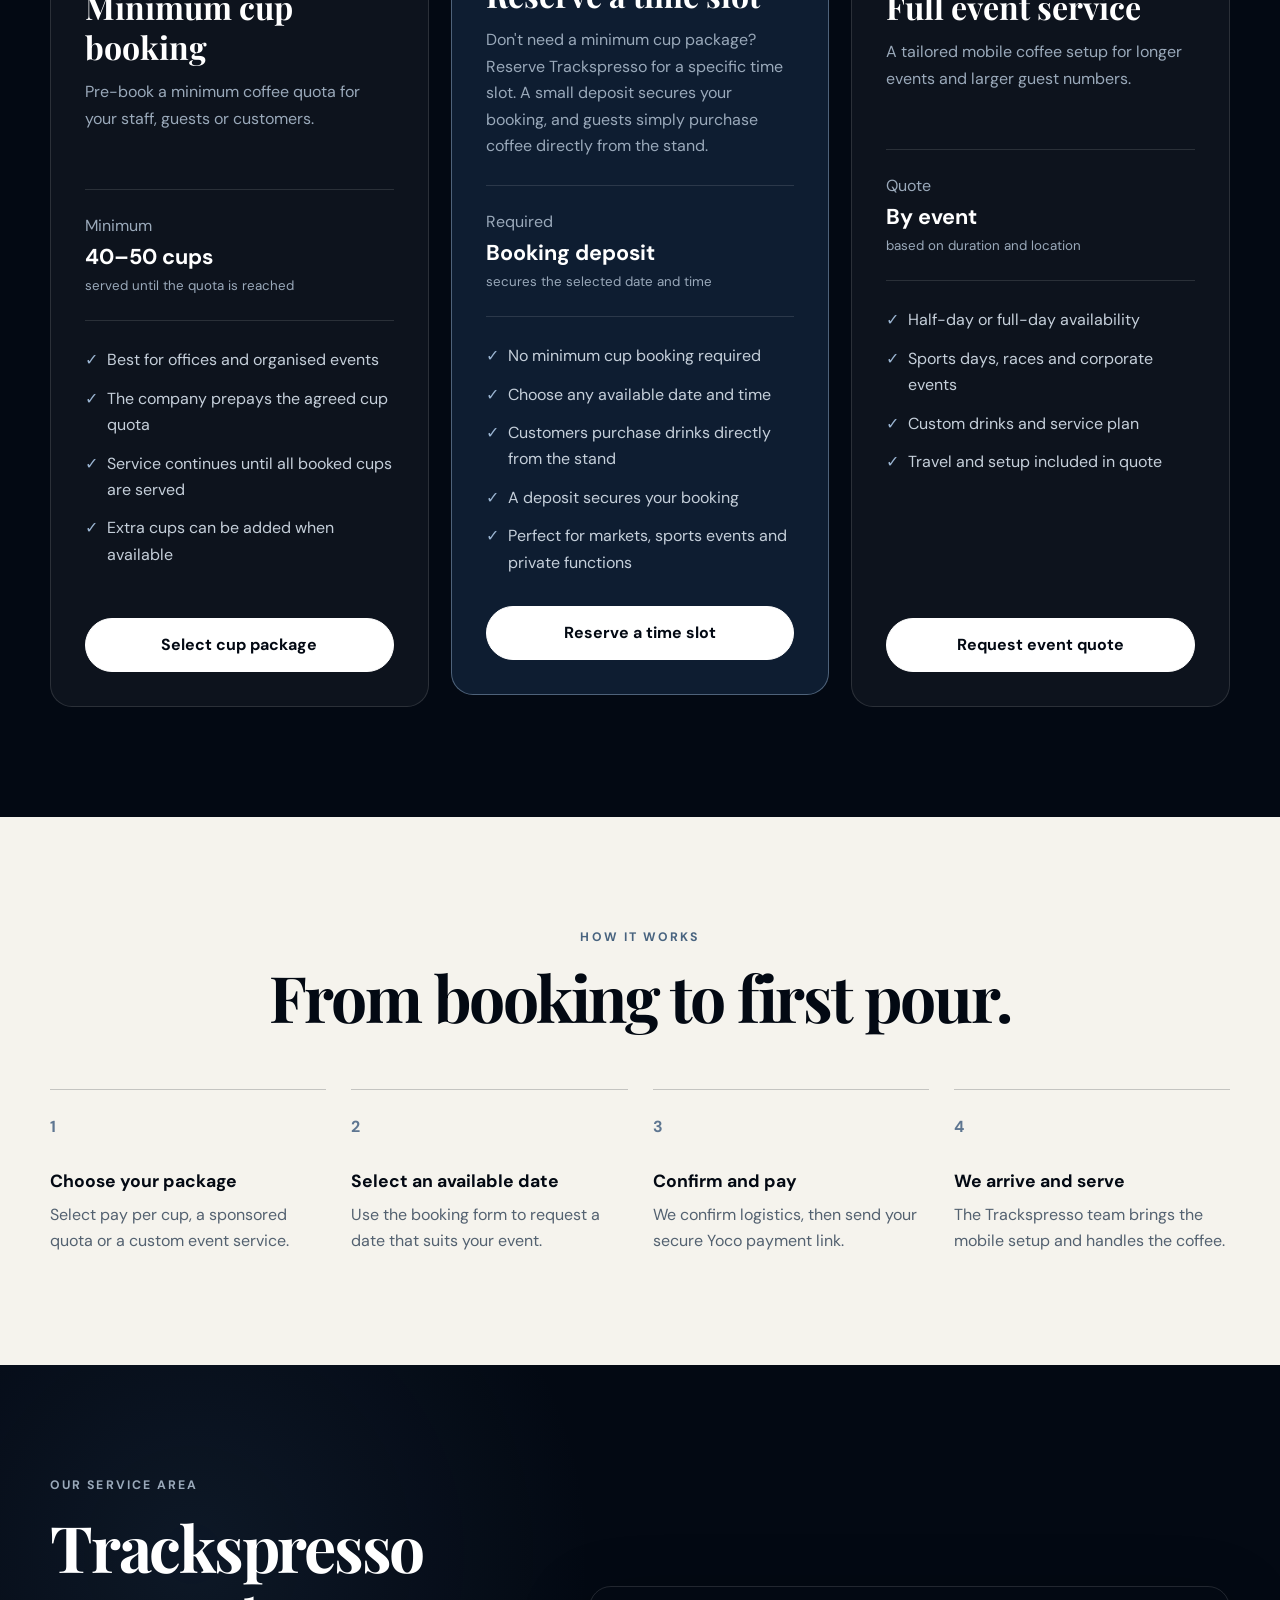
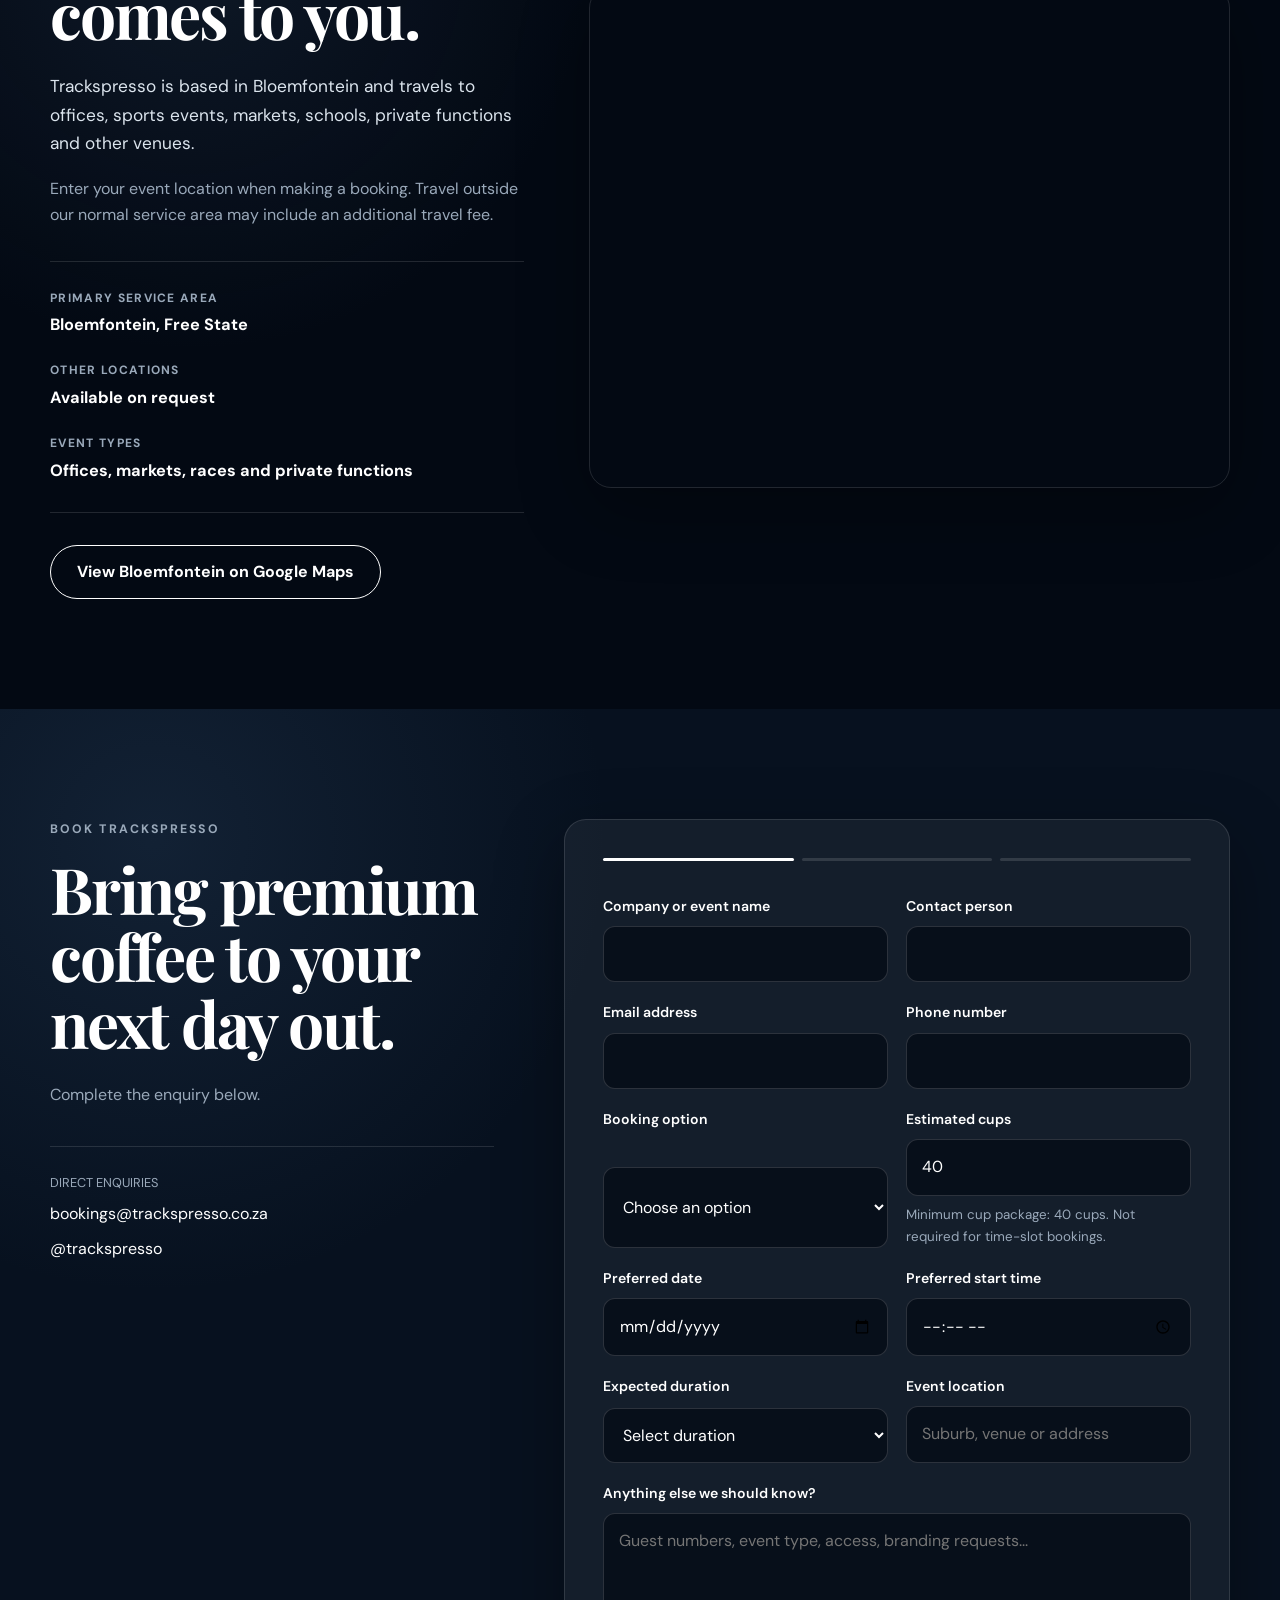
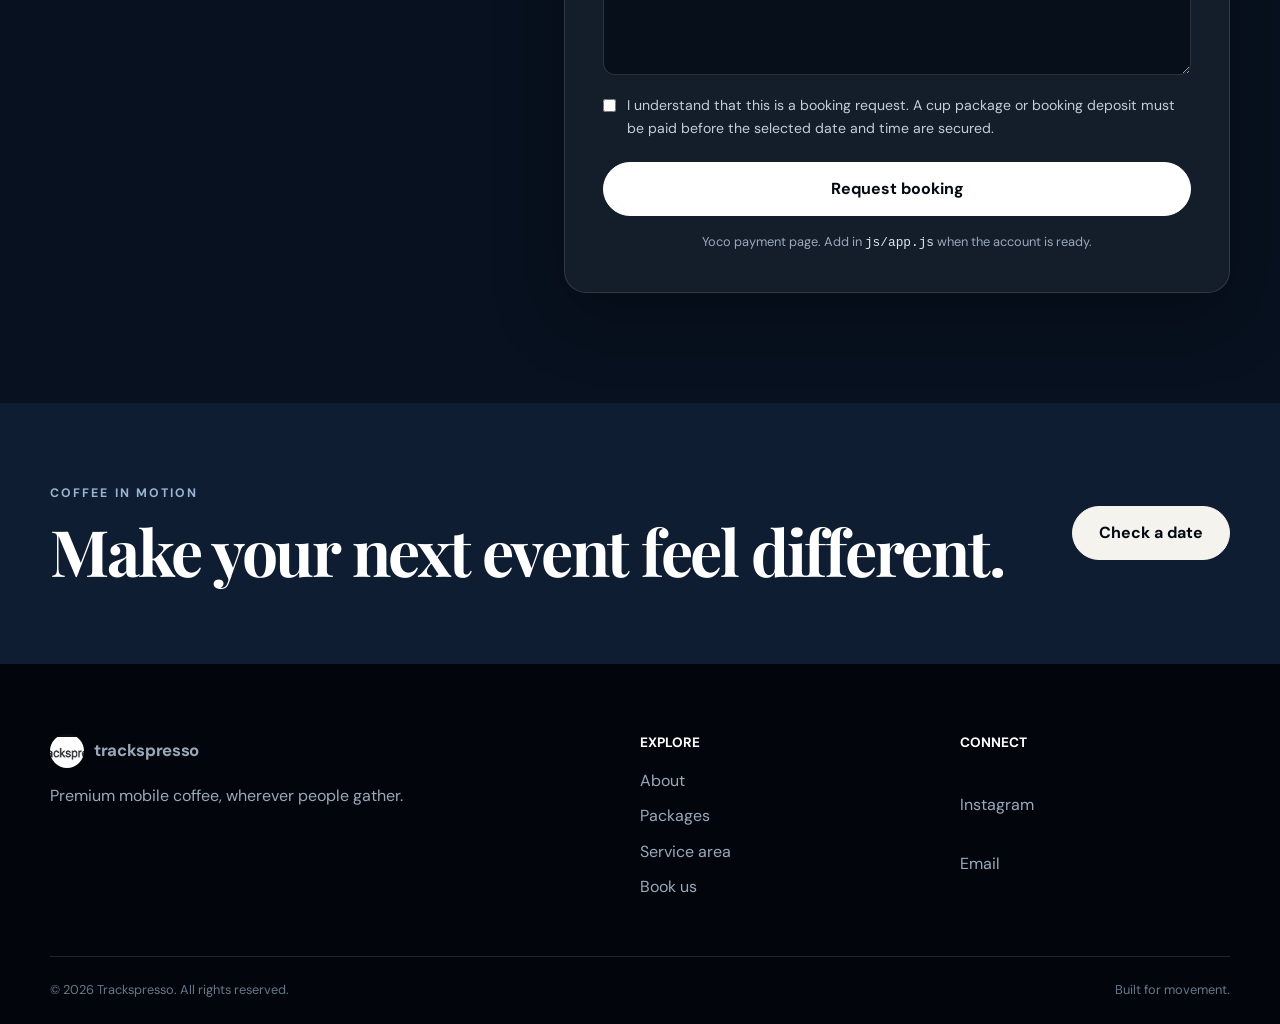
==== commit f01d1ce7: "changes" ====
--- a/trackspresso-website/index.html
+++ b/trackspresso-website/index.html
@@ -42,6 +42,8 @@
         <a href="#about">About</a>
         <a href="#experience">Experience</a>
         <a href="#packages">Packages</a>
+
+    <a href="#location">Location</a>
         <a href="#booking">Book us</a>
         <a class="button button-small button-outline" href="#booking">Check availability</a>
       </div>
@@ -294,6 +296,67 @@
       </div>
     </section>
 
+    <section class="section location-section" id="location">
+  <div class="container location-layout">
+
+    <div class="location-content">
+      <p class="eyebrow">Our service area</p>
+
+      <h2>Trackspresso comes to you.</h2>
+
+      <p class="location-intro">
+        Trackspresso is based in Bloemfontein and travels to offices,
+        sports events, markets, schools, private functions and other venues.
+      </p>
+
+      <p>
+        Enter your event location when making a booking. Travel outside our
+        normal service area may include an additional travel fee.
+      </p>
+
+      <div class="location-details">
+        <div class="location-detail">
+          <span>Primary service area</span>
+          <strong>Bloemfontein, Free State</strong>
+        </div>
+
+        <div class="location-detail">
+          <span>Other locations</span>
+          <strong>Available on request</strong>
+        </div>
+
+        <div class="location-detail">
+          <span>Event types</span>
+          <strong>Offices, markets, races and private functions</strong>
+        </div>
+      </div>
+
+      <a
+        class="button button-outline"
+        href="https://www.google.com/maps/search/?api=1&query=Bloemfontein%2C+Free+State"
+        target="_blank"
+        rel="noopener noreferrer"
+      >
+        View Bloemfontein on Google Maps
+      </a>
+    </div>
+
+    <div class="map-container">
+      <iframe
+        src="https://www.google.com/maps?q=Bloemfontein%2C+Free+State%2C+South+Africa&z=11&output=embed"
+        width="100%"
+        height="500"
+        style="border: 0;"
+        allowfullscreen
+        loading="lazy"
+        referrerpolicy="no-referrer-when-downgrade"
+        title="Trackspresso service area in Bloemfontein"
+      ></iframe>
+    </div>
+
+  </div>
+</section>
+
     <section class="section booking" id="booking">
       <div class="container booking-layout">
         <div class="booking-intro">
@@ -456,6 +519,7 @@
         <h3>Explore</h3>
         <a href="#about">About</a>
         <a href="#packages">Packages</a>
+        <a href="#location">Service area</a>
         <a href="#booking">Book us</a>
       </div>
 
--- a/trackspresso-website/css/styles.css
+++ b/trackspresso-website/css/styles.css
@@ -906,3 +906,103 @@
     gap: 5px;
   }
 }
+
+
+/* ==============================
+   LOCATION AND MAP SECTION
+================================ */
+
+.location-section {
+  background:
+    radial-gradient(
+      circle at 15% 20%,
+      rgba(58, 91, 128, 0.18),
+      transparent 30%
+    ),
+    var(--navy-950);
+}
+
+.location-layout {
+  align-items: center;
+  display: grid;
+  gap: 65px;
+  grid-template-columns: 0.85fr 1.15fr;
+}
+
+.location-content h2 {
+  margin: 16px 0 25px;
+}
+
+.location-content > p {
+  color: var(--muted);
+  margin-bottom: 18px;
+}
+
+.location-intro {
+  color: #dbe4ed !important;
+  font-size: 1.08rem;
+}
+
+.location-details {
+  border-bottom: 1px solid var(--line);
+  border-top: 1px solid var(--line);
+  display: grid;
+  gap: 22px;
+  margin: 32px 0;
+  padding: 27px 0;
+}
+
+.location-detail {
+  display: grid;
+  gap: 4px;
+}
+
+.location-detail span {
+  color: var(--muted);
+  font-size: 0.75rem;
+  font-weight: 700;
+  letter-spacing: 0.11em;
+  text-transform: uppercase;
+}
+
+.location-detail strong {
+  font-size: 1.02rem;
+}
+
+.map-container {
+  border: 1px solid var(--line);
+  border-radius: var(--radius);
+  box-shadow: var(--shadow);
+  overflow: hidden;
+  position: relative;
+}
+
+.map-container iframe {
+  display: block;
+  filter: grayscale(25%) contrast(95%);
+  width: 100%;
+}
+
+@media (max-width: 960px) {
+  .location-layout {
+    grid-template-columns: 1fr;
+  }
+
+  .map-container iframe {
+    height: 430px;
+  }
+}
+
+@media (max-width: 650px) {
+  .location-layout {
+    gap: 40px;
+  }
+
+  .map-container iframe {
+    height: 350px;
+  }
+
+  .location-content .button {
+    width: 100%;
+  }
+}
